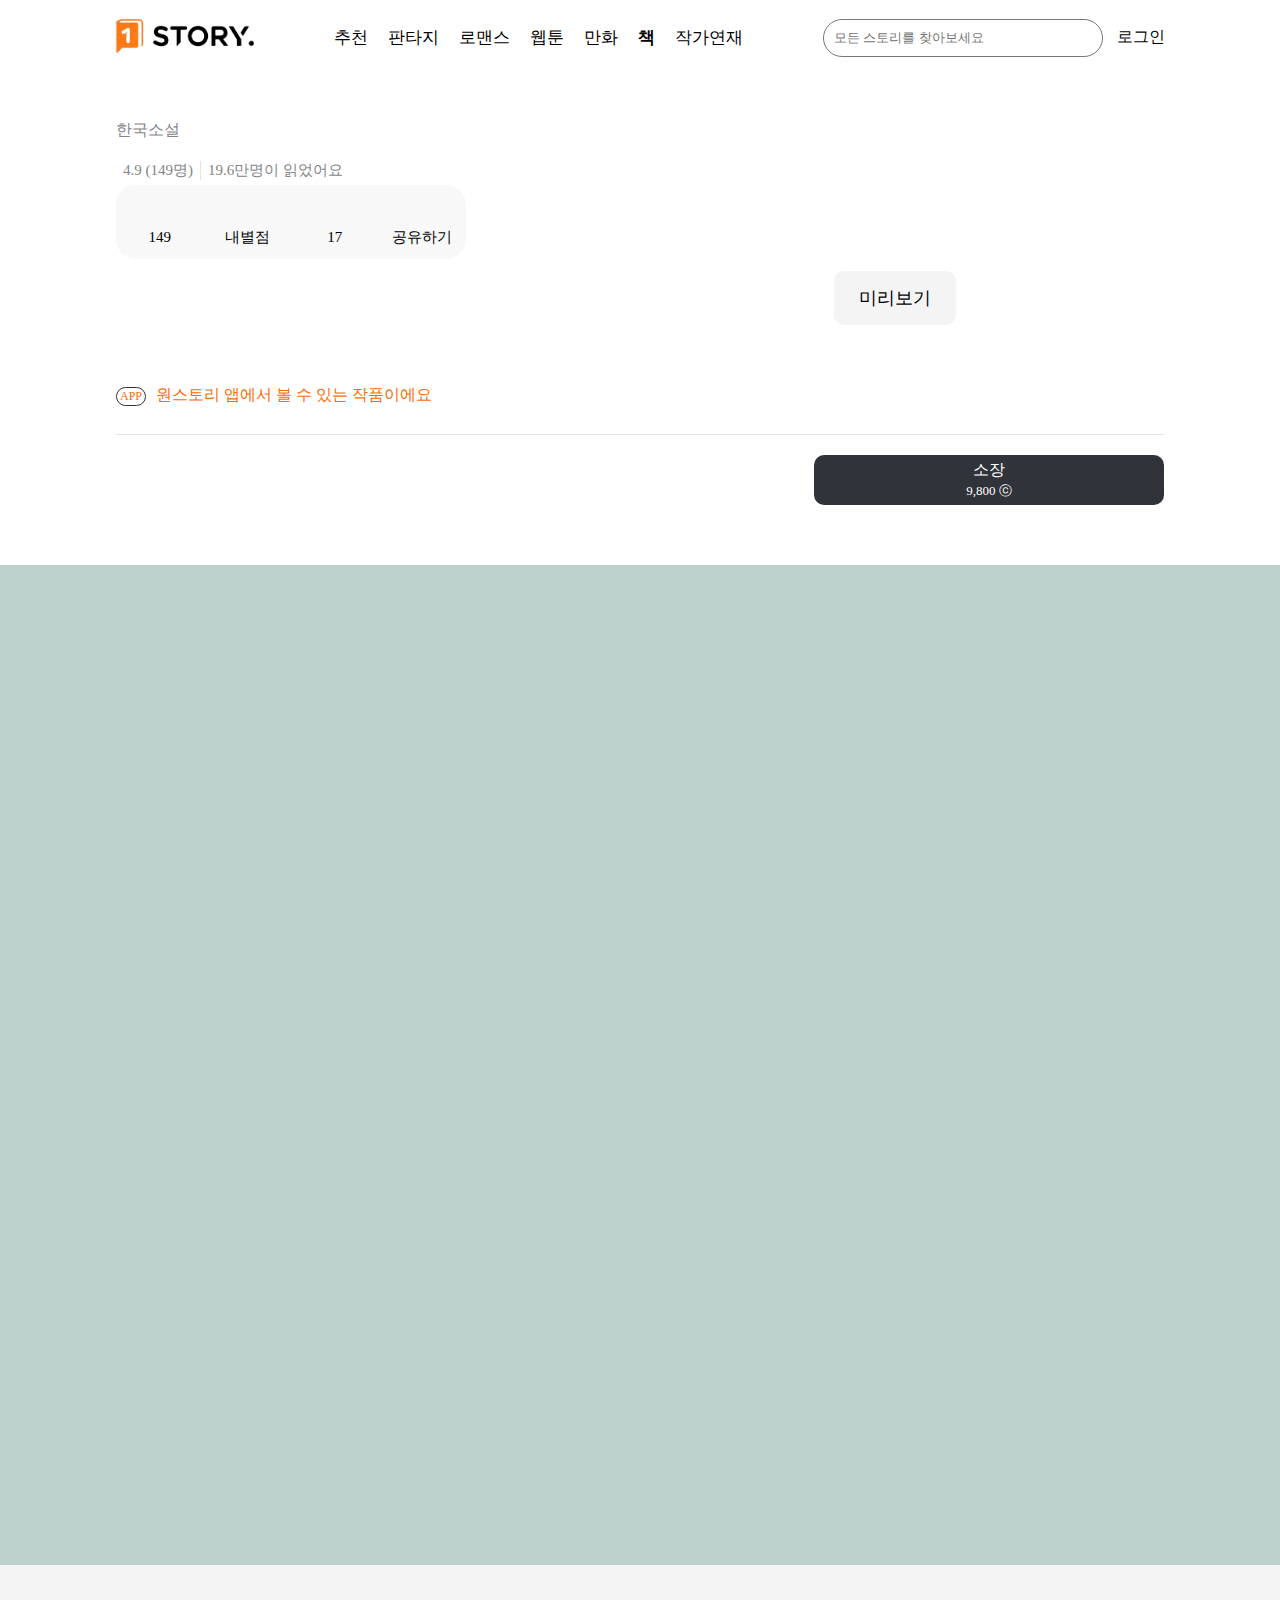
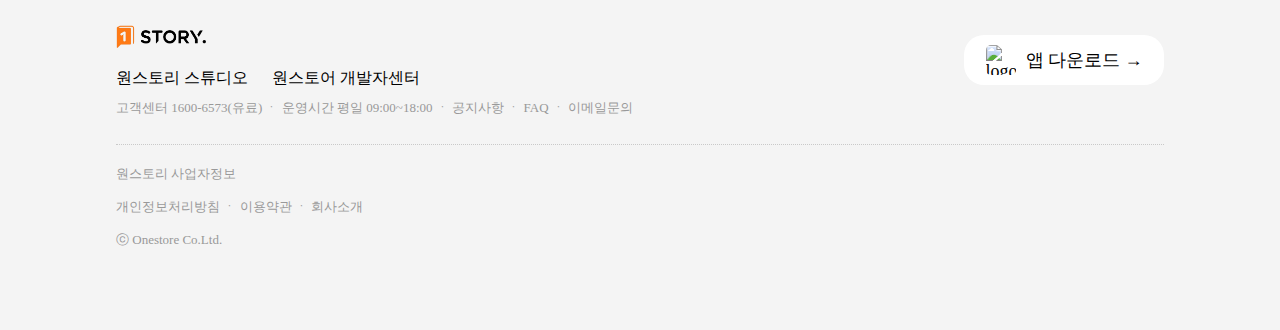
==== onestory_sub.html @ c757d7c1 "2022-01-29" ====
<!DOCTYPE html>
<html lang="en">

<head>
    <meta charset="UTF-8">
    <meta http-equiv="X-UA-Compatible" content="IE=edge">
    <meta name="viewport" content="width=device-width, initial-scale=1.0">
    <title>onestory_sub</title>

    <link rel="stylesheet" href="css/onestory_reset.css">
    <link rel="stylesheet" href="css/onestory_common.css">
    <link rel="stylesheet" href="css/onestory_sub.css">

    <script src="https://ajax.googleapis.com/ajax/libs/jquery/3.6.0/jquery.min.js"></script>
    <script src="https://kit.fontawesome.com/7eaaacde9b.js" crossorigin="anonymous"></script>

</head>

<body>
    <header>
        <div class="menu">
            <a href="index.html"><img src="img/logo.png" alt="logo"></a>
            <div class="nav">
                <ul>
                    <li><a href="onestory_sub.html">추천</a></li>
                    <li><a href="onestory_sub.html">판타지</a></li>
                    <li><a href="onestory_sub.html">로맨스</a></li>
                    <li><a href="onestory_sub.html">웹툰</a></li>
                    <li><a href="onestory_sub.html">만화</a></li>
                    <li><a href="onestory_sub.html">책</a></li>
                    <li><a href="onestory_sub.html">작가연재</a></li>
                </ul>
            </div>
            <div class="menu_rigth">
                <div class="menu_search">
                    <input type="text" placeholder="모든 스토리를 찾아보세요">
                    <a class="search" href="#"><i class="fas fa-search"></i></a>
                </div>
                <a href="#">로그인</a>
            </div>
        </div>
    </header>

    <section id="sec1">
        <div class="sec1_box_1">
            <!-- <img>위치 -->
            <div class="box1">
                    <div class="box1_text">
                        <p>한국소설</p>
                        <!-- <타이틀, 작가, 출판사 위치> -->
                    </div>
                    <div class="box1_star">
                        <p><i class="fas fa-star"></i>
                            <i class="fas fa-star"></i>
                            <i class="fas fa-star"></i>
                            <i class="fas fa-star"></i>
                            <i class="far fa-star"></i>
                            4.9 (149명)
                        </p>
                        <p><i class="fas fa-users"></i>
                            19.6만명이 읽었어요</p>
                    </div>
                    <div class="box1_button">
                        <p><i class="far fa-heart"></i><br>
                            149</p>
                        <p><i class="far fa-star"></i><br>
                            내별점</p>
                        <p><i class="far fa-comment-dots"></i><br>
                            17</p>
                        <p><i class="fas fa-share-alt"></i><br>
                            공유하기</p>
                    </div>
                    <button>미리보기</button>
                </div>
        </div>
        <p><button>APP</button>원스토리 앱에서 볼 수 있는 작품이에요</p>
        <div class="sec1_purchase">
            <p>소장<br><span>9,800 ⓒ</span></p>
        </div>
    </section>

    <section id="sec2">
    </section>


    <footer>
        <div class="footer_top">
            <img class="f_logo" src="img/logo.png" alt="logo">
            <a href="#">원스토리 스튜디오</a> <a href="#">원스토어 개발자센터</a>
            <p>고객센터 1600-6573(유료) ㆍ 운영시간 평일 09:00~18:00 ㆍ 공지사항 ㆍ FAQ ㆍ 이메일문의</p>
            <div class="button"><img
                    src="https://play-lh.googleusercontent.com/_wpxnQ1w05P6VUwD22sr_tEaXuukvGZ3UCySdamRKS1N8g-u44CnDkDVOPmPdiv9Fgs=s150-rw"
                    alt="logo">
                앱 다운로드 →
            </div>
        </div>
        <div class="footer_bottom">
            <p>원스토리 사업자정보</p>
            <p>개인정보처리방침 ㆍ 이용약관 ㆍ 회사소개</p>
            <p>ⓒ Onestore Co.Ltd.</p>
        </div>
    </footer>

    <script src="js/sub_ajax.js"></script>
</body>

</html>
---- css/onestory_common.css ----
@charset "UTF-8";
header {
    width:100%;
    height:75px;
}
footer {
    padding:60px 0;
    width:100%;
    height:365px;
    background-color: rgba(239,239,240,.7);
}
/* ------------------------------------------------------ */
.menu {
    display:flex;
    justify-content:space-between;
    align-items: center;
    margin:0 auto;
    width:1050px;
    height:75px;
}
.menu>a>img {
    height:35px;
    cursor:pointer;
}
.nav {
    display: inline-block;
}
.nav ul li{
    margin:0 10px;
    float:left;
    font-size:17px;
}
.nav ul li:nth-child(6){
    font-weight:bold;
}
.menu_search{
    position:relative;
    display: inline;
    margin-right:10px;
    width:280px;
}
.menu_search input {
    width:280px;
    padding:10px;
    border:1px solid #777;
    border-radius:40px;
}
.search {
    position:absolute;
    top:10%;
    right:15px;
    color:#000;
}
.search:hover {
    color:#999;
}
/* ---------------------------------------------- */
.footer_top {
    position: relative;
    margin:0 auto;
    width:1048px;
    height:120px;
    border-bottom:1px dotted rgba(153, 153, 153, 0.466);
}
.footer_top .f_logo {
    display:block;
    width:90px;
    margin-bottom:20px;
    cursor: pointer;
}
.footer_top a {
    margin-right:20px;
}
.footer_top p {
    margin-top:10px;
    cursor: pointer;
    font-size:13px;
    color:#999;
}
.footer_top .button {
    position: absolute;
    display:flex;
    justify-content: center;
    align-items:center;
    top:10px;
    right:0;
    width:200px;
    height:50px;
    border-radius:20px;
    background-color:white;
    font-size:18px;
    cursor: pointer;
    transition:all 2s;
}
.footer_top .button:hover {
    background-color:rgba(255, 157, 0, 0.527);
}
.footer_top .button img {
    margin-right:10px;
    width:30px;
    height:30px;
    border-radius:5px;
}
.footer_bottom {
    margin:20px auto;
    width:1048px;
    font-size:13px;
    color:#999;
}
.footer_bottom p {
    margin-bottom:15px;
}
---- css/onestory_sub.css ----
@charset "UTF-8";

#sec1 {
    width:100%;
    height:450px;
}
#sec2 {
    width:100%;
    height:1000px;
    background-color: rgb(189, 209, 205);
}
/* ------------------------------------------------------------ */

.sec1_box_1{
    display:flex;
    justify-content:space-between;
    margin:40px auto 0 ;
    width:1048px;
    height:240px;
    /* background-color: rgb(253, 249, 241); */
}
.sec1_box_1 img {
    border-radius:20px;
    height:220px;
}
.box1 {
    position:relative;
    display:flex;
    flex-direction: column;
    width:850px;
    height:100%;
}
.box1_text h3 {
    margin:5px 0 15px;
    font-size:20px;
}
.box1_text p {
    margin-top:5px;
    color:#838589;
}
.box1_star {
    display:flex;
    margin:20px 0 0;
}
.box1_star p {
    padding:0 7px;
    font-size:15px;
    color: #838589;
}
.box1_star p:nth-of-type(1) {
    border-right:1px solid rgb(228, 228, 228);
}
.box1_button {
    display:flex;
    margin-top:5px;
    width:350px;
    background-color:rgba(239, 239, 240, 0.411);
    border-radius:20px;
}
.box1_button p {
    width:87.5px;
    padding:7px;
    font-size:15px;
    text-align: center;
    line-height:30px;
    cursor: pointer;
}
.box1 button {
    position:absolute;
    bottom:30px;
    right:10px;
    padding:15px 25px;
    font-size:18px;
    border-radius:10px;
    border:none;
    background-color:rgba(239,239,240,.7);
    transition:all 2s;
}
.box1 button:hover {
    background-color:rgba(255, 157, 0, 0.527);
}
#sec1>p:nth-of-type(1) {
    margin:30px auto 0;
    width:1048px;
    height:50px;
    border-bottom:1px solid rgb(228, 228, 228);
    color:#fc6b05;
}
#sec1>p button {
    margin-right:10px;
    padding:1px 3px;
    border:1px solid #333333;
    border-radius:20px;
    font-size:12px;
    color:#fc6b05;
    background-color:#fff;
}
.sec1_purchase{
    margin:0 auto;
    width:1048px;
    height:100px;
    padding:20px 0;
}
.sec1_purchase p{
    display:inline-block;
    padding:5px 0;
    float:right;
    width:350px;
    height:50px;
    background-color:#30333a;
    border-radius:10px;
    color:#fff;
    text-align:center;
    transition:all 1s;
    cursor: pointer;
}
.sec1_purchase p span {
    font-size:13px;
}
.sec1_purchase p:hover {
    background-color:#fff;
    background-color:#fc6b05;
}
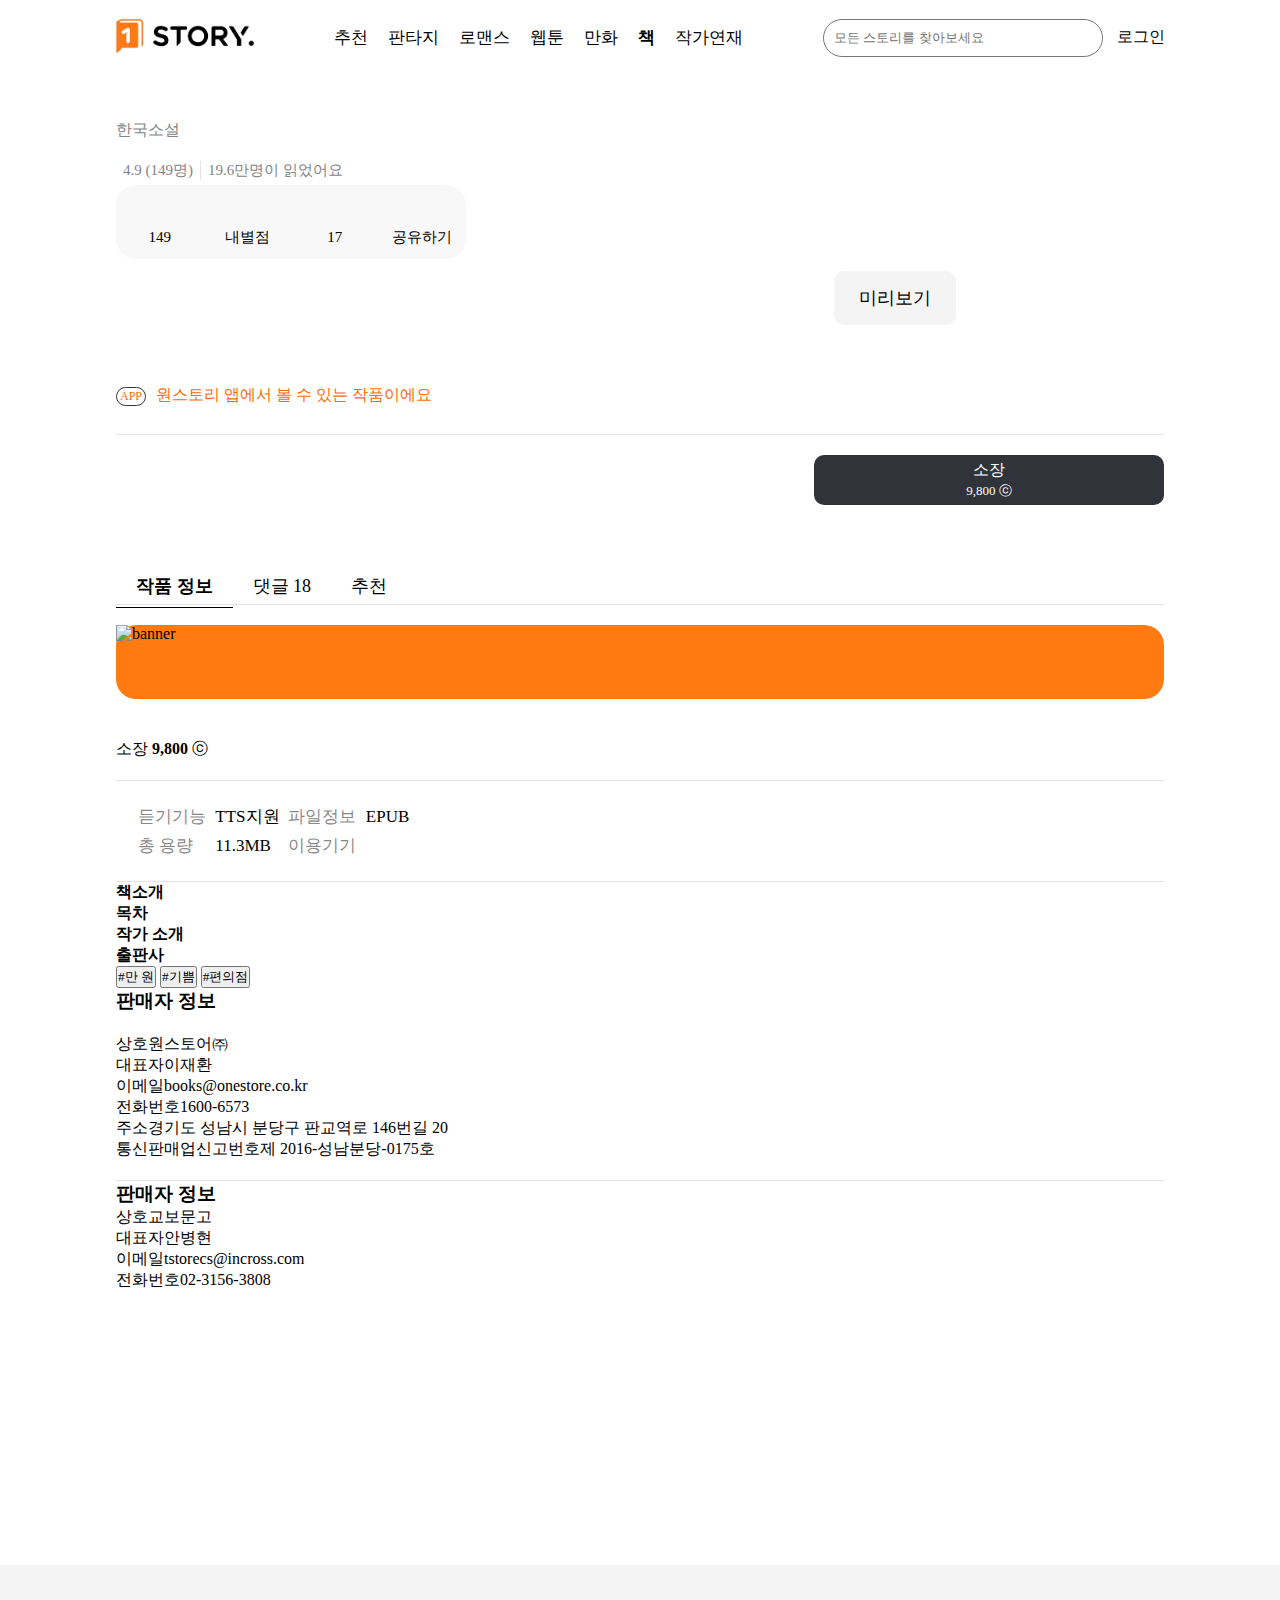
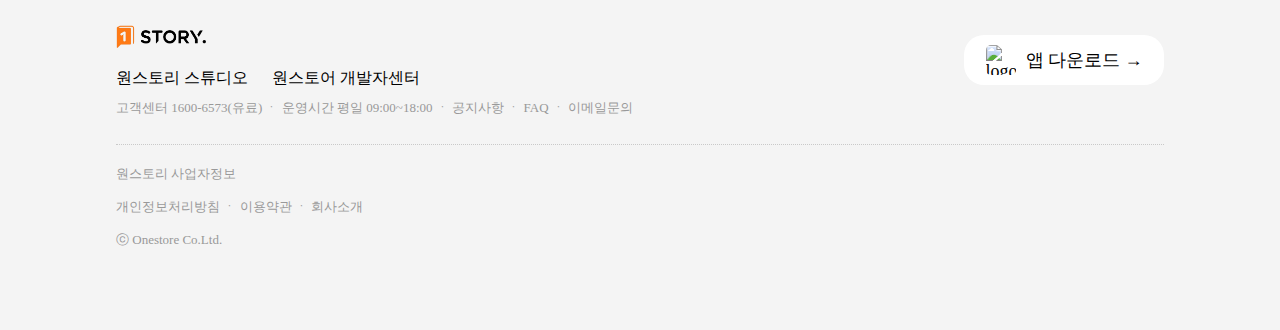
==== commit 79dba9c0: "2022-02-03" ====
--- a/onestory_sub.html
+++ b/onestory_sub.html
@@ -80,6 +80,69 @@
     </section>
 
     <section id="sec2">
+        <nav>
+            <ul>
+                <li class="active">작품 정보</li>
+                <li>댓글 18</li>
+                <li>추천</li>
+            </ul>
+        </nav>
+        <div class="info">
+            <div class="banner1">
+                <img src="https://img-books.onestore.co.kr/thumbnails/img_sac/0_0_A10_40/data/img/banner/BNR000000006/S01/0000000005_20211130155009419.png"
+                alt="banner">
+            </div>
+            <p>소장 <span>9,800</span> ⓒ</p>
+            <div class="info">
+                <table>
+                    <tr>
+                        <td class="text_1">듣기기능</td>
+                        <td>TTS지원</td>
+                        <td class="text_1">파일정보</td>
+                        <td>EPUB</td>
+                    </tr>
+                    <tr>
+                        <td class="text_1">총 용량</td>
+                        <td>11.3MB</td>
+                        <td class="text_1">이용기기</td>
+                        <td><i class="fab fa-android"></i> <i class="fab fa-apple"></i></td>
+                    </tr>                    
+                </table>
+                <div class="info_box1">
+                    <h4>책소개</h4>
+                </div>
+                <div class="info_box2">
+                    <h4>목차</h4>
+                </div>
+                <div class="info_box3">
+                    <h4>작가 소개</h4>
+                </div>
+                <div class="info_box4">
+                    <h4>출판사</h4>
+                </div>
+                <div class="info_btn">
+                    <button>#만 원</button>
+                    <button>#기쁨</button>
+                    <button>#편의점</button>
+                </div>
+                <div class="info_box5">
+                    <h3>판매자 정보</h3>
+                    <p>상호원스토어㈜<br>
+                        대표자이재환<br>
+                        이메일books@onestore.co.kr<br>
+                        전화번호1600-6573<br>
+                        주소경기도 성남시 분당구 판교역로 146번길 20<br>
+                        통신판매업신고번호제 2016-성남분당-0175호</p>
+                    <h3>판매자 정보</h3>
+                    <p>상호교보문고<br>
+                        대표자안병현<br>
+                        이메일tstorecs@incross.com<br>
+                        전화번호02-3156-3808</p>
+                </div>
+            </div>
+
+
+        </div>
     </section>
 
 
@@ -101,7 +164,8 @@
         </div>
     </footer>
 
-    <script src="js/sub_ajax.js"></script>
+    <script src="js/sub_ajax.js">
+    </script>
 </body>
 
 </html>--- a/css/onestory_sub.css
+++ b/css/onestory_sub.css
@@ -7,7 +7,6 @@
 #sec2 {
     width:100%;
     height:1000px;
-    background-color: rgb(189, 209, 205);
 }
 /* ------------------------------------------------------------ */
 
@@ -32,7 +31,7 @@
 }
 .box1_text h3 {
     margin:5px 0 15px;
-    font-size:20px;
+    font-size:25px;
 }
 .box1_text p {
     margin-top:5px;
@@ -121,3 +120,58 @@
     background-color:#fff;
     background-color:#fc6b05;
 }
+/* ------------------------------------------------------------ */
+#sec2 nav {
+    margin:0 auto;
+    width:1048px;
+    height:40px;
+    border-bottom:1px solid rgb(228, 228, 228);
+}
+#sec2 nav ul li {
+    padding:9px 20px;
+    float:left;
+    font-size:18px;
+    cursor: pointer;
+}
+.active {
+    font-weight:bold;
+    color:#000;
+    border-bottom:1px solid rgb(0, 0, 0);
+}
+.info {
+    margin:0 auto;
+    width:1048px;
+}
+.info .banner1 {
+    margin:20px 0;
+    width:100%;
+    height:74px;
+    background-color:rgb(255, 123, 17);
+    border-radius:20px;
+}
+.info .banner1 img{
+    display:block;
+    margin:0 auto;
+    height:80px;
+}
+.info p:nth-of-type(1) {
+    padding:20px 0;
+    width:100%;
+    border-bottom:1px solid rgb(228, 228, 228);
+}
+.info p:nth-of-type(1) span{
+    font-weight: bold;
+}
+.info table {
+    padding:20px;
+    width:320px;
+    height:100px;
+    font-size:17px;
+}
+.info .text_1 {
+    color:#888;
+}
+.info_box1 {
+    border-top:1px solid rgb(228, 228, 228);
+
+}
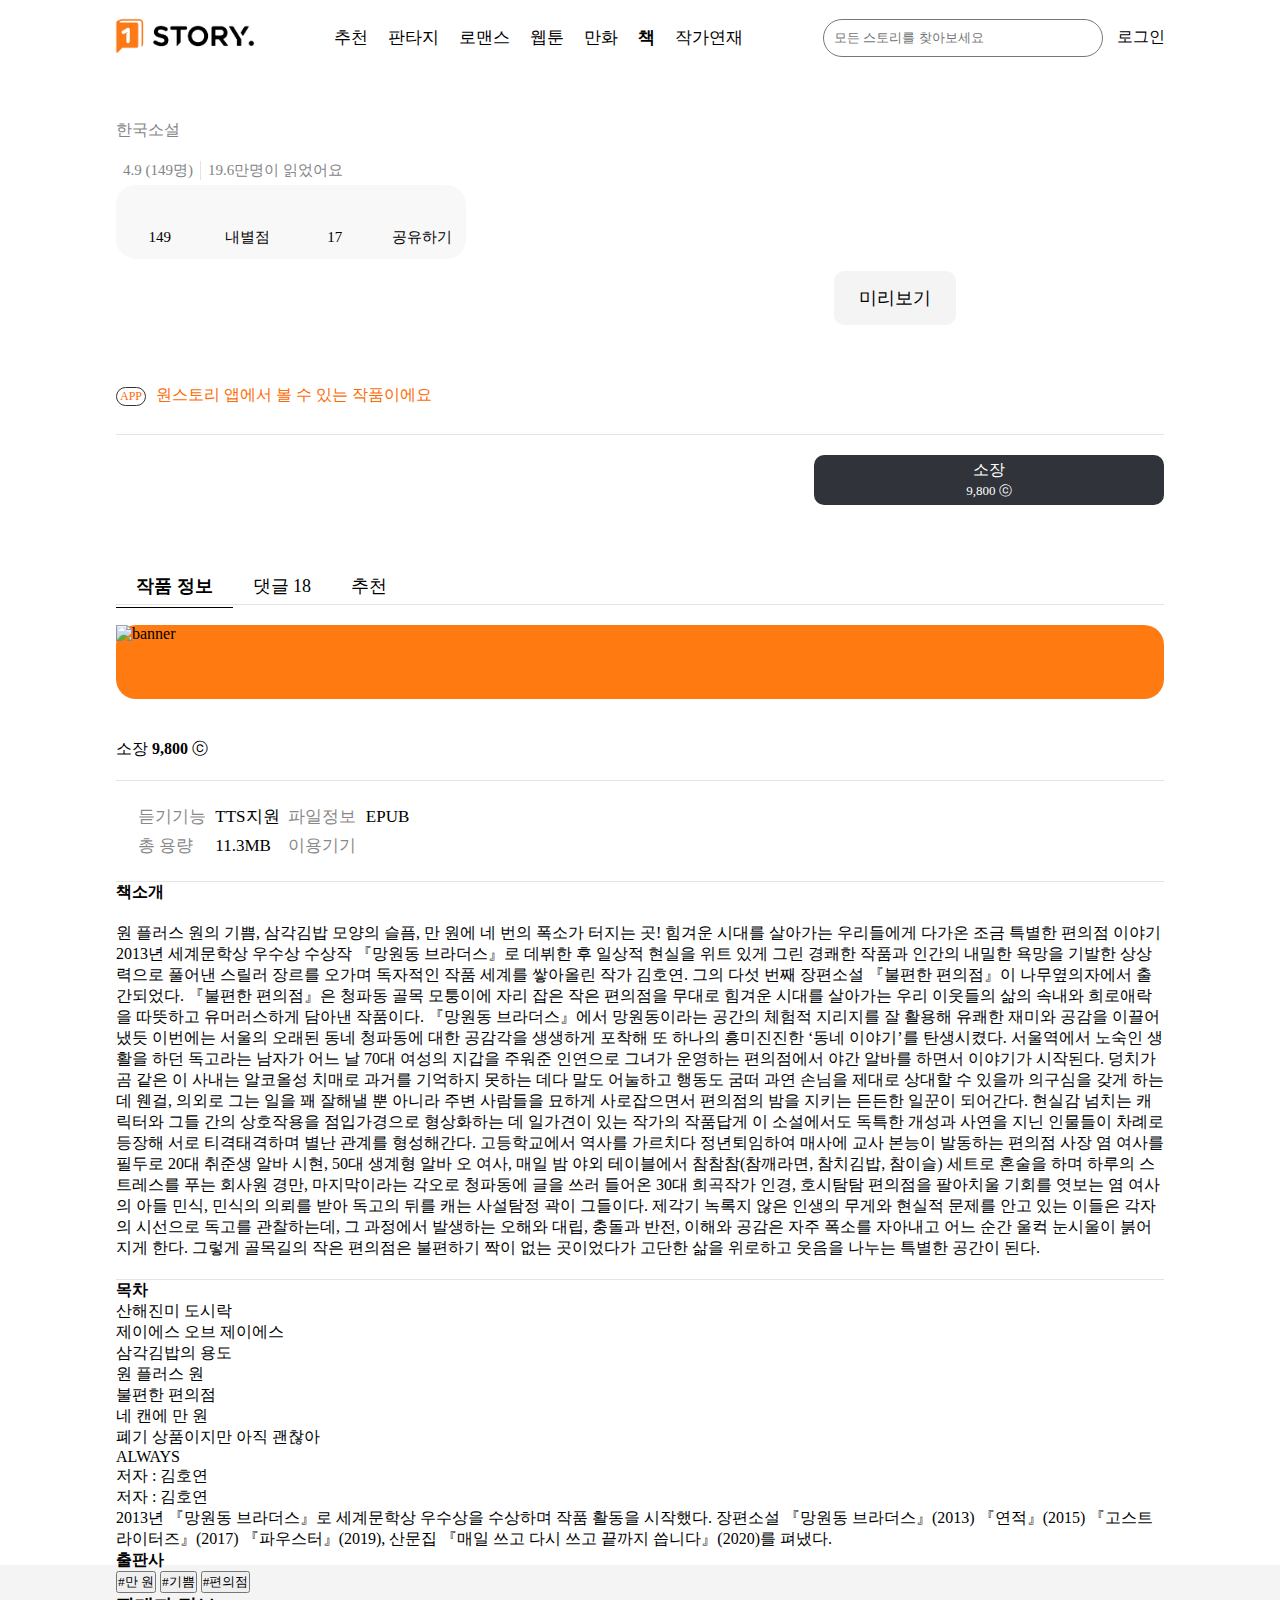
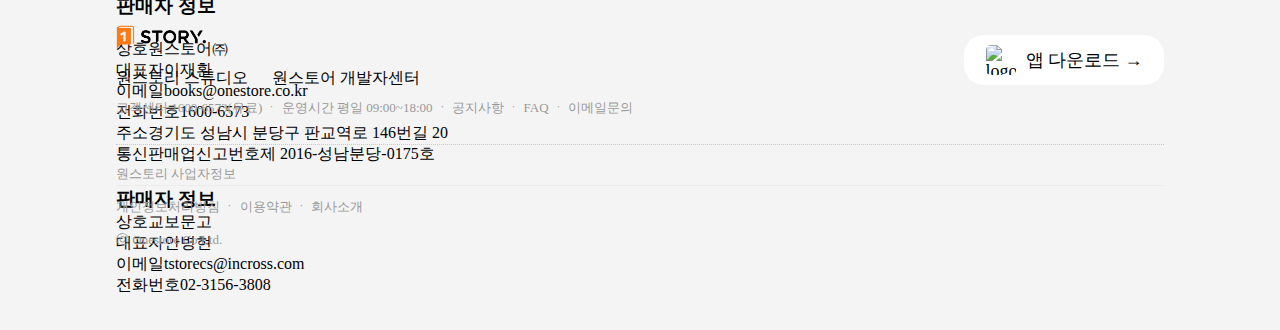
==== commit b38972ab: "2022-02-03" ====
--- a/onestory_sub.html
+++ b/onestory_sub.html
@@ -109,15 +109,9 @@
                     </tr>                    
                 </table>
                 <div class="info_box1">
-                    <h4>책소개</h4>
+                    
                 </div>
                 <div class="info_box2">
-                    <h4>목차</h4>
-                </div>
-                <div class="info_box3">
-                    <h4>작가 소개</h4>
-                </div>
-                <div class="info_box4">
                     <h4>출판사</h4>
                 </div>
                 <div class="info_btn">
@@ -125,7 +119,7 @@
                     <button>#기쁨</button>
                     <button>#편의점</button>
                 </div>
-                <div class="info_box5">
+                <div class="info_box3">
                     <h3>판매자 정보</h3>
                     <p>상호원스토어㈜<br>
                         대표자이재환<br>
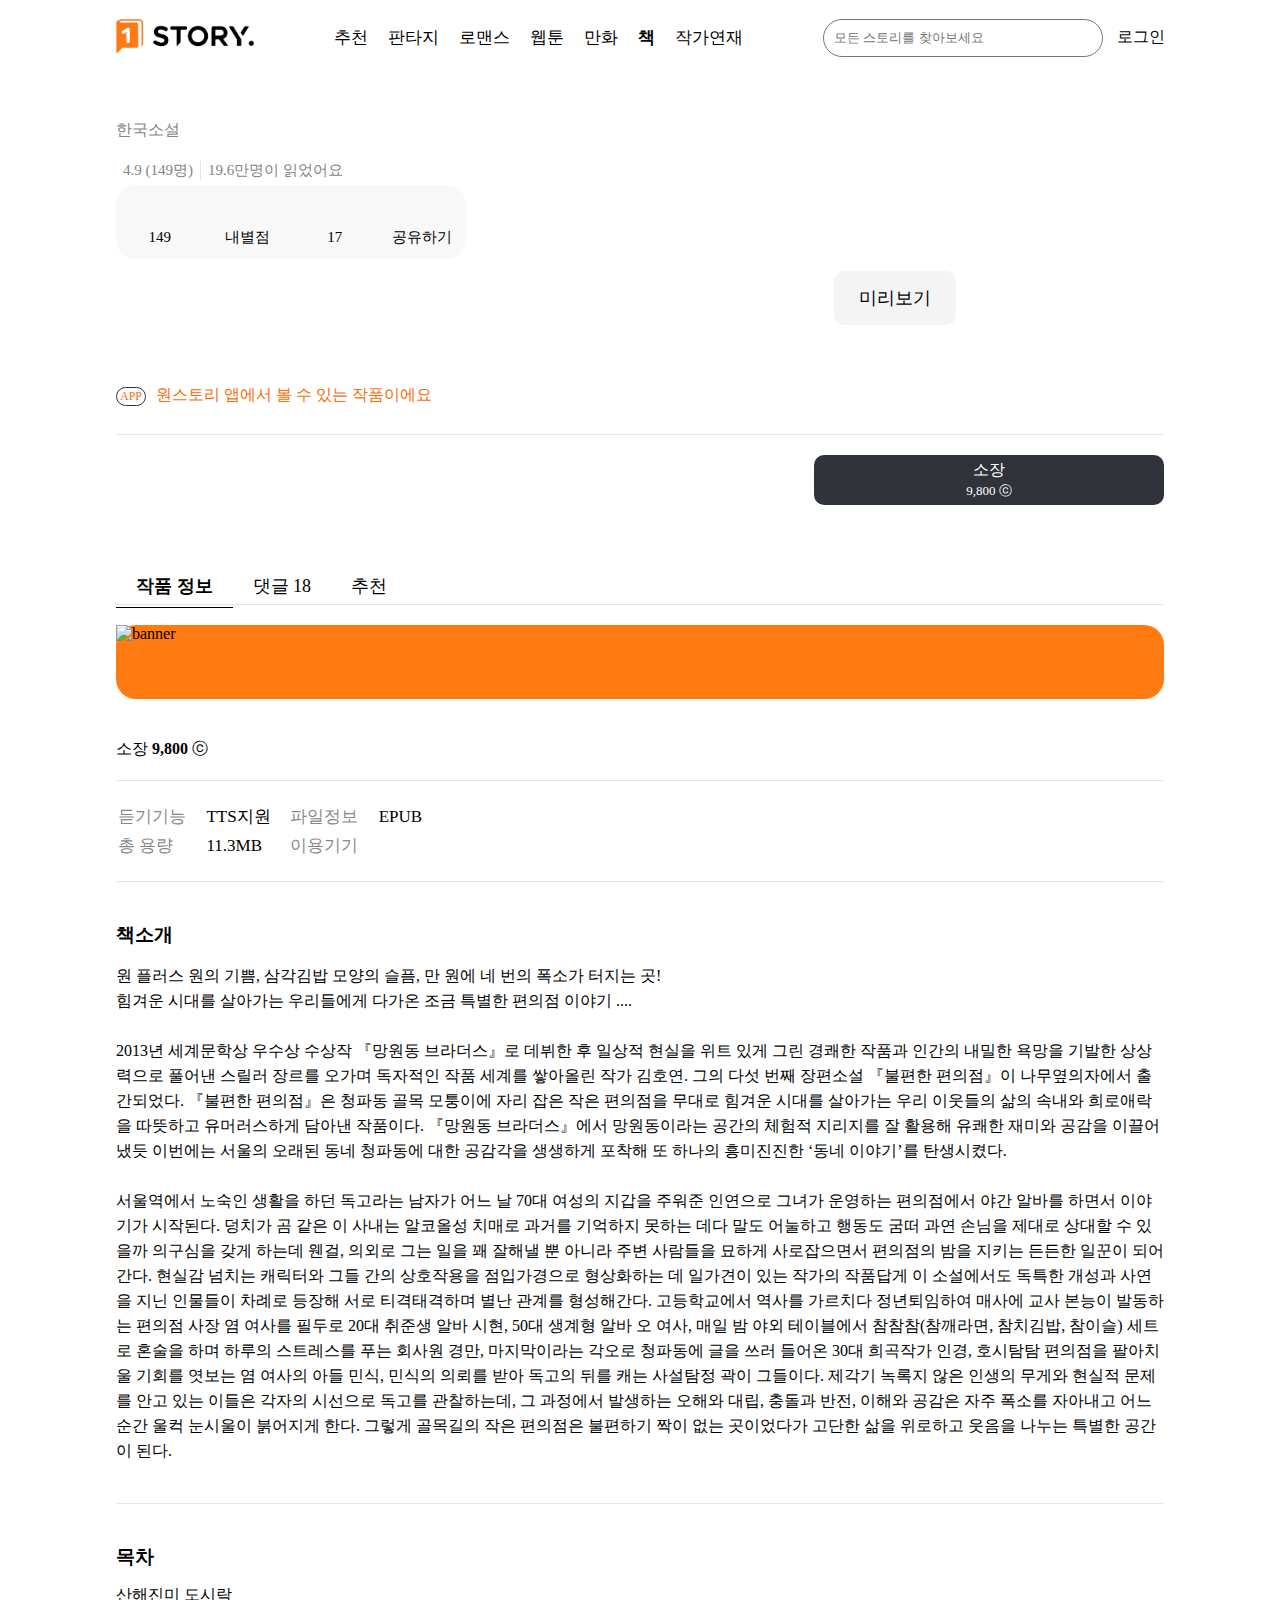
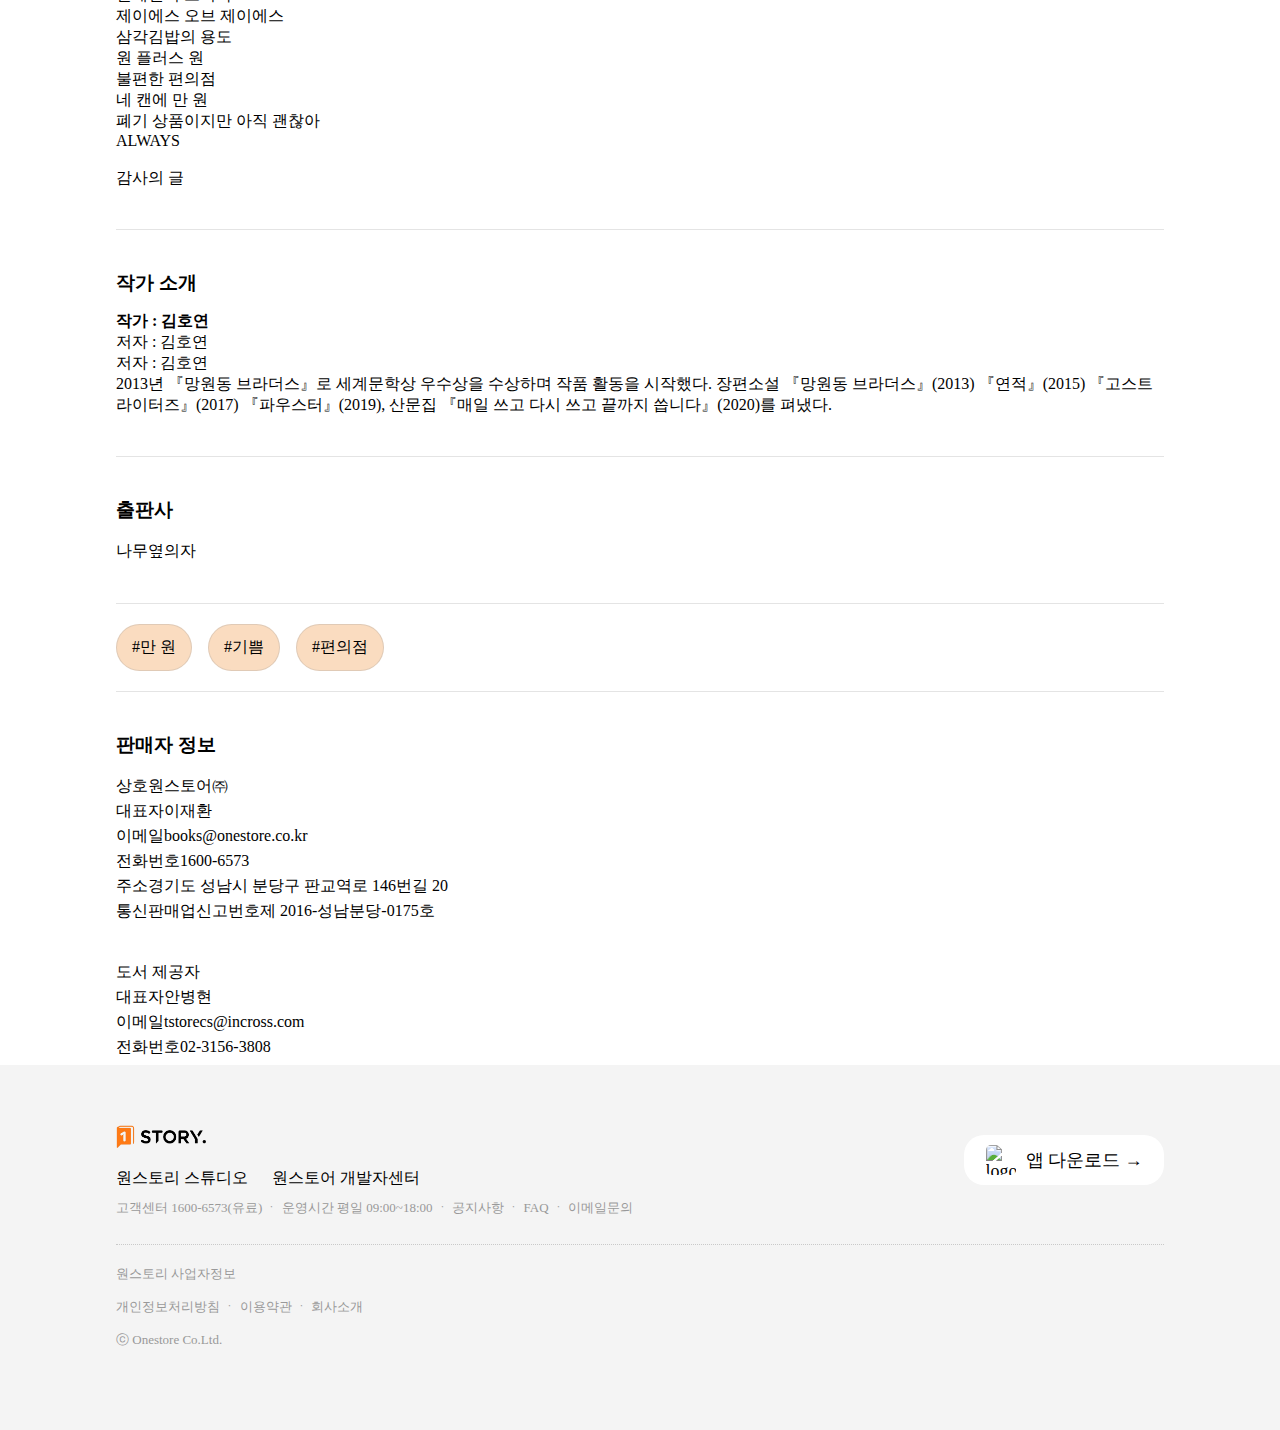
==== commit 330ae8ec: "2022-02-03" ====
--- a/onestory_sub.html
+++ b/onestory_sub.html
@@ -87,12 +87,12 @@
                 <li>추천</li>
             </ul>
         </nav>
-        <div class="info">
+        <div class="sec2_box">
             <div class="banner1">
                 <img src="https://img-books.onestore.co.kr/thumbnails/img_sac/0_0_A10_40/data/img/banner/BNR000000006/S01/0000000005_20211130155009419.png"
                 alt="banner">
             </div>
-            <p>소장 <span>9,800</span> ⓒ</p>
+            <p class="purchase">소장 <span>9,800</span> ⓒ</p>
             <div class="info">
                 <table>
                     <tr>
@@ -109,26 +109,29 @@
                     </tr>                    
                 </table>
                 <div class="info_box1">
-                    
                 </div>
                 <div class="info_box2">
-                    <h4>출판사</h4>
+                </div>
+                <div class="info_box3">
+                </div>
+                <div class="info_box4">
+                    <h3>출판사</h3>
+                    <p>나무옆의자</p>
                 </div>
                 <div class="info_btn">
                     <button>#만 원</button>
                     <button>#기쁨</button>
                     <button>#편의점</button>
                 </div>
-                <div class="info_box3">
+                <div class="info_box5">
                     <h3>판매자 정보</h3>
                     <p>상호원스토어㈜<br>
                         대표자이재환<br>
                         이메일books@onestore.co.kr<br>
                         전화번호1600-6573<br>
                         주소경기도 성남시 분당구 판교역로 146번길 20<br>
-                        통신판매업신고번호제 2016-성남분당-0175호</p>
-                    <h3>판매자 정보</h3>
-                    <p>상호교보문고<br>
+                        통신판매업신고번호제 2016-성남분당-0175호</p><br><br>
+                    <p><span>도서 제공자</span><br>
                         대표자안병현<br>
                         이메일tstorecs@incross.com<br>
                         전화번호02-3156-3808</p>
--- a/css/onestory_sub.css
+++ b/css/onestory_sub.css
@@ -6,7 +6,7 @@
 }
 #sec2 {
     width:100%;
-    height:1000px;
+    height:2100px;
 }
 /* ------------------------------------------------------------ */
 
@@ -101,7 +101,6 @@
     padding:20px 0;
 }
 .sec1_purchase p{
-    display:inline-block;
     padding:5px 0;
     float:right;
     width:350px;
@@ -138,32 +137,34 @@
     color:#000;
     border-bottom:1px solid rgb(0, 0, 0);
 }
-.info {
-    margin:0 auto;
-    width:1048px;
-}
-.info .banner1 {
+.sec2_box {
+    margin:0 auto;
+    width:1048px;
+}
+.sec2_box .banner1 {
     margin:20px 0;
     width:100%;
     height:74px;
     background-color:rgb(255, 123, 17);
     border-radius:20px;
 }
-.info .banner1 img{
+.sec2_box .banner1 img{
     display:block;
     margin:0 auto;
     height:80px;
 }
-.info p:nth-of-type(1) {
-    padding:20px 0;
-    width:100%;
-    border-bottom:1px solid rgb(228, 228, 228);
-}
-.info p:nth-of-type(1) span{
+.purchase {
+    padding:20px 0;
+    width:100%;
+}
+.sec2_box p:nth-of-type(1) span{
     font-weight: bold;
 }
+.info{
+    border-top:1px solid rgb(228, 228, 228);
+}
 .info table {
-    padding:20px;
+    padding:20px 0;
     width:320px;
     height:100px;
     font-size:17px;
@@ -171,7 +172,31 @@
 .info .text_1 {
     color:#888;
 }
-.info_box1 {
+div[class*="info_box"] {
+    padding:40px 0;
     border-top:1px solid rgb(228, 228, 228);
+}
+div[class*="info_box"]>h3{
+    margin-bottom:15px;
+}
+div[class*="info_box"]>p{
+    line-height:25px;
+}
+.info_btn {
+    padding:20px 0;
+    border-top:1px solid rgb(228, 228, 228);
+}
+.info_btn button {
+    margin-right:12px;
+    padding:12px 15px;
+    background-color:rgb(250, 220, 192);
+    border:1px solid rgba(153, 153, 153, 0.267);
+    border-radius:25px;
+    font-size:16px;
+    transition:all 1s;
+}
+.info_btn button:hover {
+    background-color:#fff;
+    box-shadow: 0 2px 4px 0 rgb(0 0 0 / 5%);
 
-}
+}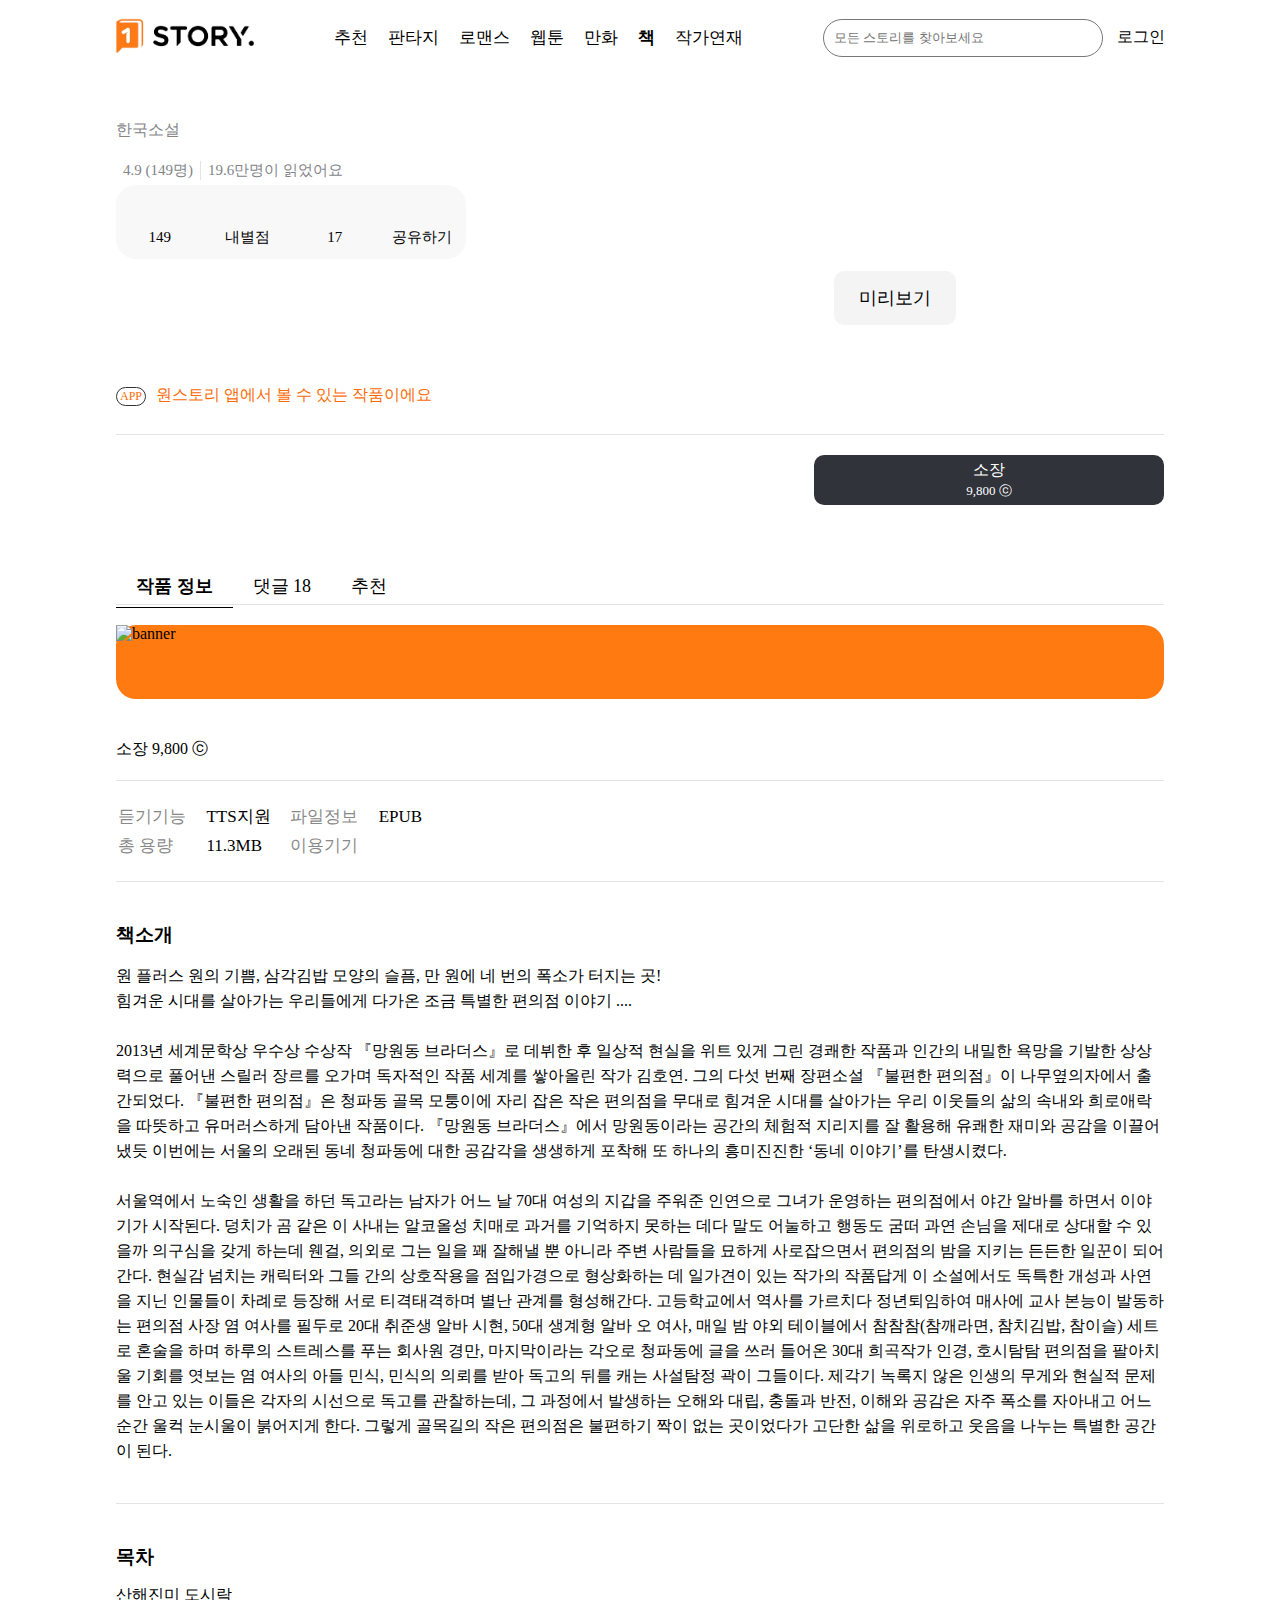
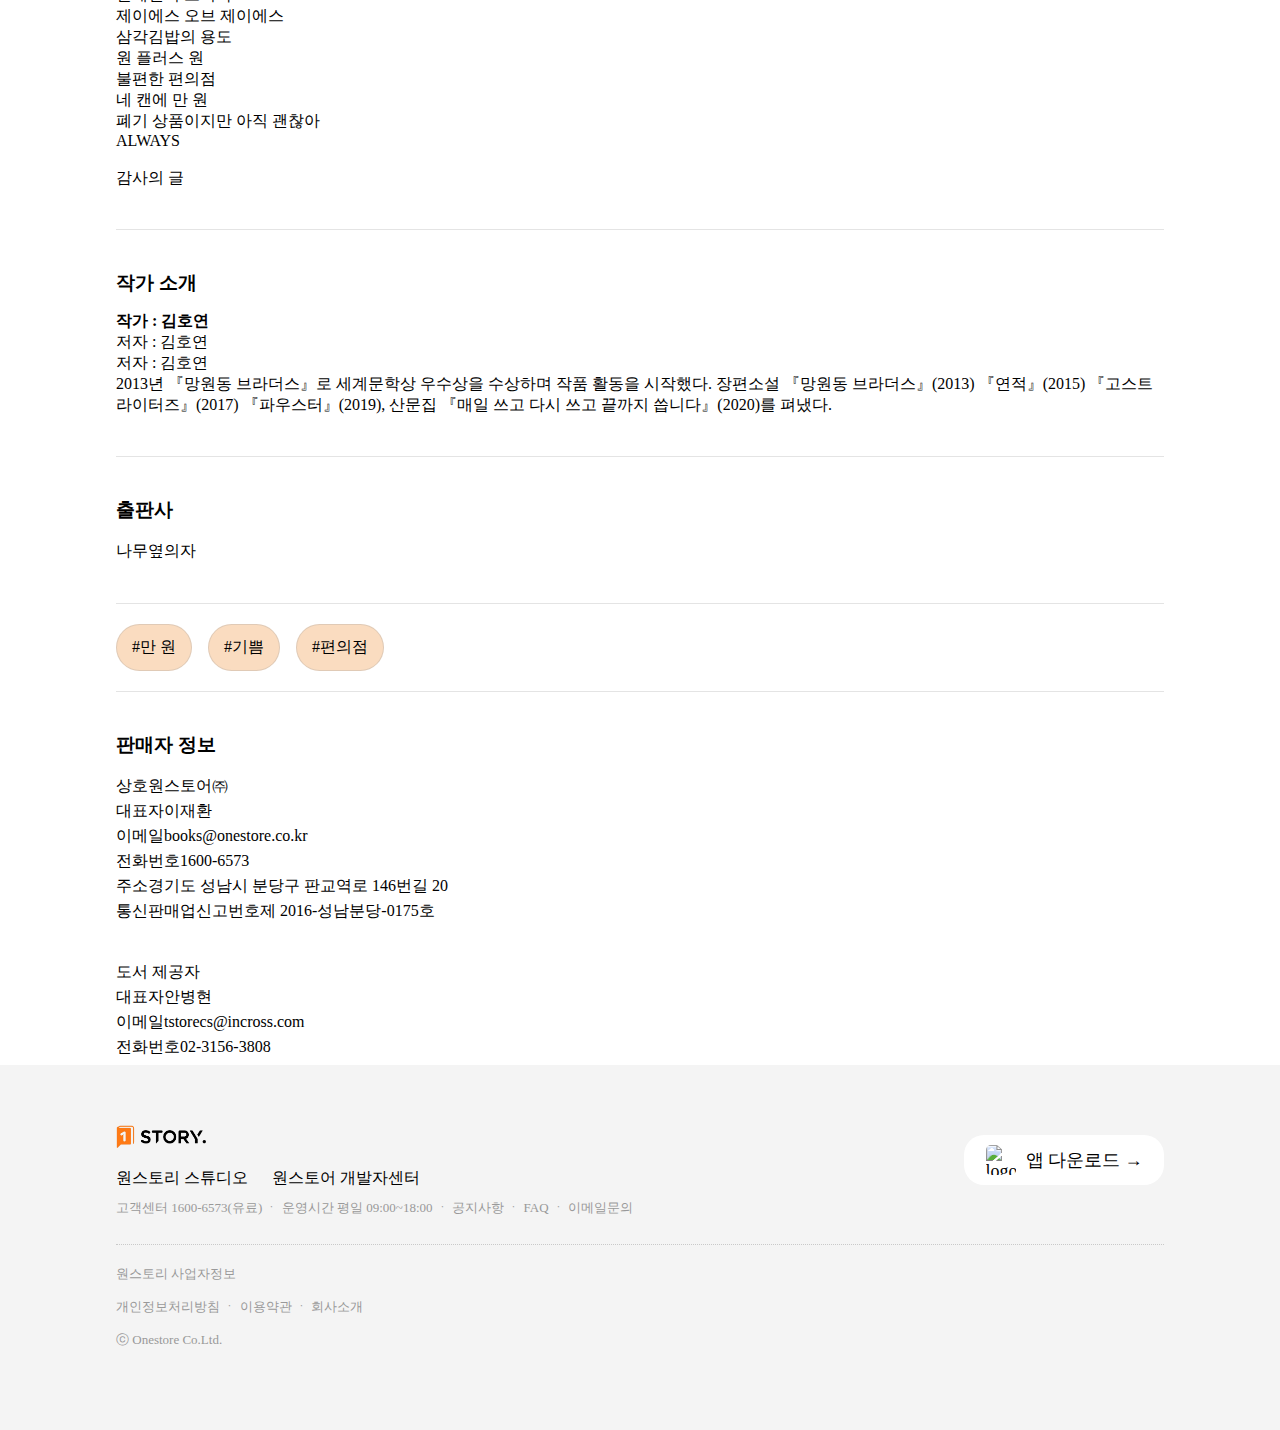
==== commit bdbd424e: "2022-02-04" ====
--- a/onestory_sub.html
+++ b/onestory_sub.html
@@ -45,33 +45,33 @@
         <div class="sec1_box_1">
             <!-- <img>위치 -->
             <div class="box1">
-                    <div class="box1_text">
-                        <p>한국소설</p>
-                        <!-- <타이틀, 작가, 출판사 위치> -->
-                    </div>
-                    <div class="box1_star">
-                        <p><i class="fas fa-star"></i>
-                            <i class="fas fa-star"></i>
-                            <i class="fas fa-star"></i>
-                            <i class="fas fa-star"></i>
-                            <i class="far fa-star"></i>
-                            4.9 (149명)
-                        </p>
-                        <p><i class="fas fa-users"></i>
-                            19.6만명이 읽었어요</p>
-                    </div>
-                    <div class="box1_button">
-                        <p><i class="far fa-heart"></i><br>
-                            149</p>
-                        <p><i class="far fa-star"></i><br>
-                            내별점</p>
-                        <p><i class="far fa-comment-dots"></i><br>
-                            17</p>
-                        <p><i class="fas fa-share-alt"></i><br>
-                            공유하기</p>
-                    </div>
-                    <button>미리보기</button>
-                </div>
+                <div class="box1_text">
+                    <p>한국소설</p>
+                    <!-- <타이틀, 작가, 출판사 위치> -->
+                </div>
+                <div class="box1_star">
+                    <p><i class="fas fa-star"></i>
+                        <i class="fas fa-star"></i>
+                        <i class="fas fa-star"></i>
+                        <i class="fas fa-star"></i>
+                        <i class="far fa-star"></i>
+                        4.9 (149명)
+                    </p>
+                    <p><i class="fas fa-users"></i>
+                        19.6만명이 읽었어요</p>
+                </div>
+                <div class="box1_button">
+                    <p><i class="far fa-heart"></i><br>
+                        149</p>
+                    <p><i class="far fa-star"></i><br>
+                        내별점</p>
+                    <p><i class="far fa-comment-dots"></i><br>
+                        17</p>
+                    <p><i class="fas fa-share-alt"></i><br>
+                        공유하기</p>
+                </div>
+                <button>미리보기</button>
+            </div>
         </div>
         <p><button>APP</button>원스토리 앱에서 볼 수 있는 작품이에요</p>
         <div class="sec1_purchase">
@@ -80,17 +80,17 @@
     </section>
 
     <section id="sec2">
-        <nav>
-            <ul>
+        <nav class="sec2_nav">
+            <ul class="sec2_nav_ul">
                 <li class="active">작품 정보</li>
                 <li>댓글 18</li>
                 <li>추천</li>
             </ul>
         </nav>
-        <div class="sec2_box">
+        <div class="sec2_box_1">
             <div class="banner1">
                 <img src="https://img-books.onestore.co.kr/thumbnails/img_sac/0_0_A10_40/data/img/banner/BNR000000006/S01/0000000005_20211130155009419.png"
-                alt="banner">
+                    alt="banner">
             </div>
             <p class="purchase">소장 <span>9,800</span> ⓒ</p>
             <div class="info">
@@ -106,7 +106,7 @@
                         <td>11.3MB</td>
                         <td class="text_1">이용기기</td>
                         <td><i class="fab fa-android"></i> <i class="fab fa-apple"></i></td>
-                    </tr>                    
+                    </tr>
                 </table>
                 <div class="info_box1">
                 </div>
@@ -137,9 +137,172 @@
                         전화번호02-3156-3808</p>
                 </div>
             </div>
-
-
-        </div>
+        </div>
+
+        <div class="sec2_box_2">
+            <div class="comment_input">
+                <input type="text" placeholder="댓글을 입력해주세요.">
+                <a class="comment_a" href="#">등록</a>
+            </div>
+            <nav>
+                <ul>
+                    <li><a href="#">최신순</a></li>
+                    <li><a href="#">추천순</a></li>
+                    <li><a href="#">내댓글</a></li>
+                    </ul>
+            </nav>
+            <div class="comment_box">
+                <p><span>구매자</span>동그랸자몽</p>
+                <p><span class="like">추천</span>읽기 고민한다면 읽어보시라 권하고 싶네요<br>
+                오랜만에 재밌게 읽은 따뜻한 이야기였습니다.</p>
+                <div class="comment_bottom">
+                    <p>2021.11.14 | 신고</p>
+                    <div class="comment_bt">
+                        <button>답글 0</button>
+                        <button><i class="far fa-thumbs-up"></i> 2</button>
+                    </div>
+                </div>
+            </div>
+            <div class="comment_box">
+                <p><span>구매자</span>초코쿠키2</p>
+                <p>진짜 저도 오늘 열자마자 다 읽었습니다. 감동적이었습니다.</p>
+                <div class="comment_bottom">
+                    <p>2022.02.01 | 신고</p>
+                    <div class="comment_bt">
+                        <button>답글 0</button>
+                        <button><i class="far fa-thumbs-up"></i> 0</button>
+                    </div>
+                </div>
+            </div>
+            <div class="comment_box">
+                <p><span>구매자</span>enan00**</p>
+                <p>힐링 ㅜㅜ</p>
+                <div class="comment_bottom">
+                    <p>2022.01.26 | 신고</p>
+                    <div class="comment_bt">
+                        <button>답글 0</button>
+                        <button><i class="far fa-thumbs-up"></i> 0</button>
+                    </div>
+                </div>
+            </div>
+            <div class="comment_box">
+                <p><span>구매자</span>재미나게</p>
+                <p>편의점은 불편을 해결하는곳임을 다시금 일께워주네요</p>
+                <div class="comment_bottom">
+                    <p>2022.01.12 | 신고</p>
+                    <div class="comment_bt">
+                        <button>답글 0</button>
+                        <button><i class="far fa-thumbs-up"></i> 0</button>
+                    </div>
+                </div>
+            </div>
+            <div class="comment_box">
+                <p><span>구매자</span>010-****-2684</p>
+                <p>1년에 책한권도 거의안읽는데<br>
+                    우연찮게 만원쿠폰이생겨 이책을 폰으로읽게되었고<br>
+                    첨으로 전자책으로 다읽는 책이 되었습니다.<br>
+                    쉽게 재밌게 읽었고 감돔했고 좋았습니다.<br>
+                    감사합니다.</p>
+                <div class="comment_bottom">
+                    <p>2022.01.02 | 신고</p>
+                    <div class="comment_bt">
+                        <button>답글 0</button>
+                        <button><i class="far fa-thumbs-up"></i> 0</button>
+                    </div>
+                </div>
+            </div>
+            <div class="comment_box">
+                <p><span>구매자</span>집나간신데렐라</p>
+                <p>재밌어요<br>
+                    하루만에 다 읽은 책은 엄청 오랜만이에요<br>
+                    여러인물들의  눈높이로   보니  그 입장이 이해가 되면서<br> 
+                    더 몰입하게 되는것 같아요</p>
+                <div class="comment_bottom">
+                    <p>2021.12.26 | 신고</p>
+                    <div class="comment_bt">
+                        <button>답글 0</button>
+                        <button><i class="far fa-thumbs-up"></i> 1</button>
+                    </div>
+                </div>
+            </div>
+            <div class="comment_box">
+                <p><span>구매자</span>웹툰광</p>
+                <p>미리보기가 길어 좋네요. 읽어보고 마음에 들어 바로 구매하였습니다. 여기가 진정 불편한 편의점이 맞나요? ㅎㅎㅎ 표지도 잘 어울려서 소장해도 좋을 듯.. e북이라 아쉽 ㅠ.ㅠ</p>
+                <div class="comment_bottom">
+                    <p>2021.08.03 | 신고</p>
+                    <div class="comment_bt">
+                        <button>답글 0</button>
+                        <button><i class="far fa-thumbs-up"></i> 1</button>
+                    </div>
+                </div>
+            </div>
+            <div class="comment_box">
+                <p><span>구매자</span>래인</p>
+                <p>사람들 살아가는 소소하고 따뜻한 이야기에<br>
+                    등장인물들 하나하나가 눈에 그려지는 좋은 작품입니다.<br>
+                    편의점이라는 장소덕에 친숙하고 쉽게 읽혀서 좋았는데<br>
+                    결말은 조금 아쉬워요.<br>
+                    독고의 이야기가 급히 마무리된 느낌이라..<br>
+                    가볍게 읽기에 좋습니다.</p>
+                <div class="comment_bottom">
+                    <p>2021.08.03 | 신고</p>
+                    <div class="comment_bt">
+                        <button>답글 0</button>
+                        <button><i class="far fa-thumbs-up"></i> 0</button>
+                    </div>
+                </div>
+            </div>
+            <p class="sec2_box_2_buttom">댓글 더보기 <i class="fas fa-chevron-down"></i></p>
+        </div>
+
+        <div class="sec2_box_3">
+            <h3>김호연의 다른 작품</h3>
+            <div class="sec3_box_3_1">
+                <div class="box"></div>
+                <div class="box"></div>
+                <div class="box"></div>
+                <div class="box"></div>
+                <div class="box"></div>
+                <div class="box"></div>
+            </div>
+            <h3>소설 인기작품</h3>
+            <div class="sec3_box_3_2">
+                <div class="box"></div>
+                <div class="box"></div>
+                <div class="box"></div>
+                <div class="box"></div>
+                <div class="box"></div>
+                <div class="box"></div>
+                <div class="box"></div>
+                <div class="box"></div>
+                <div class="box"></div>
+                <div class="box"></div>
+            </div>
+            <h3>함께 구매한 작품</h3>
+            <div class="sec3_box_3_3">
+                <div class="box"></div>
+                <div class="box"></div>
+                <div class="box"></div>
+                <div class="box"></div>
+                <div class="box"></div>
+                <div class="box"></div>
+                <div class="box"></div>
+                <div class="box"></div>
+            </div>
+            <h3>함께 본 작품</h3>
+            <div class="sec3_box_3_4">
+                <div class="box"></div>
+                <div class="box"></div>
+                <div class="box"></div>
+                <div class="box"></div>
+                <div class="box"></div>
+                <div class="box"></div>
+                <div class="box"></div>
+                <div class="box"></div>
+            </div>
+
+        </div>
+
     </section>
 
 
--- a/css/onestory_sub.css
+++ b/css/onestory_sub.css
@@ -8,6 +8,8 @@
     width:100%;
     height:2100px;
 }
+.sec2_box_2 {display:none;}
+.sec2_box_3 {display:none;}
 /* ------------------------------------------------------------ */
 
 .sec1_box_1{
@@ -16,7 +18,6 @@
     margin:40px auto 0 ;
     width:1048px;
     height:240px;
-    /* background-color: rgb(253, 249, 241); */
 }
 .sec1_box_1 img {
     border-radius:20px;
@@ -109,7 +110,7 @@
     border-radius:10px;
     color:#fff;
     text-align:center;
-    transition:all 1s;
+    transition:all 0.5s;
     cursor: pointer;
 }
 .sec1_purchase p span {
@@ -120,13 +121,13 @@
     background-color:#fc6b05;
 }
 /* ------------------------------------------------------------ */
-#sec2 nav {
+.sec2_nav {
     margin:0 auto;
     width:1048px;
     height:40px;
     border-bottom:1px solid rgb(228, 228, 228);
 }
-#sec2 nav ul li {
+.sec2_nav ul li {
     padding:9px 20px;
     float:left;
     font-size:18px;
@@ -137,18 +138,18 @@
     color:#000;
     border-bottom:1px solid rgb(0, 0, 0);
 }
-.sec2_box {
-    margin:0 auto;
-    width:1048px;
-}
-.sec2_box .banner1 {
+.sec2_box_1 {
+    margin:0 auto;
+    width:1048px;
+}
+.sec2_box_1 .banner1 {
     margin:20px 0;
     width:100%;
     height:74px;
     background-color:rgb(255, 123, 17);
     border-radius:20px;
 }
-.sec2_box .banner1 img{
+.sec2_box_1 .banner1 img{
     display:block;
     margin:0 auto;
     height:80px;
@@ -198,5 +199,146 @@
 .info_btn button:hover {
     background-color:#fff;
     box-shadow: 0 2px 4px 0 rgb(0 0 0 / 5%);
+}
 
+/* ------------댓글창-------------- */
+.sec2_box_2 {
+    margin:40px auto 0;
+    width: 1048px;
+}
+.comment_input {
+    position: relative;
+    margin:0 auto;
+    width:1000px;
+}
+.comment_input>input{
+    margin-bottom:20px;
+    padding:10px;
+    width:100%;
+    height:70px;
+    border-radius:20px;
+    border:none;
+    background-color:rgba(239, 239, 240, 0.411);
+    font-size:17px;
+}
+.comment_a {
+    position:absolute;
+    top:15px;
+    right:20px;
+    padding:10px 20px;
+    background-color:#fff;
+    border-radius:10px;
+    color:#fc6b05;
+    cursor: pointer;
+    transition:all 1s;
+}
+.comment_a:hover {
+    background-color:#fc6b05;
+    color:#fff
+}
+.sec2_box_2>nav {
+    display:inline-block;
+    width:1048px;
+}
+.sec2_box_2>nav ul{
+    float:right;
+}
+.sec2_box_2>nav ul li {
+    float:left;
+    margin-left:15px;
+}
+.sec2_box_2>nav ul li {
+    color:#777;
+}
+.comment_box {
+    padding:30px 10px;
+    width:100%;
+    border-bottom:1px solid rgb(228, 228, 228);
+}
+.comment_box>p:nth-of-type(1){
+    line-height:45px;
+}
+.comment_box>p:nth-of-type(1)>span{
+    margin-right:10px;
+    padding:2px 5px;
+    border:1px solid rgb(219, 219, 219);
+    border-radius:5px;
+    font-size:14px;
+}
+.comment_box>p:nth-of-type(2){
+    line-height:25px;
+    margin-bottom:10px;
+}
+.comment_box>p:nth-of-type(2)>span{
+    margin-right:5px;
+    padding:2px 5px;
+    border:1px solid #fc6c058a;
+    border-radius:5px;
+    font-size:14px;
+    color:#fc6b05;
+}
+.comment_bottom {
+    position:relative;
+    width:100%;
+}
+.comment_bt {
+    position:absolute;
+    bottom:0;
+    right:0;
+}
+.comment_bt>button{
+    padding:5px 10px;
+    background-color:rgba(239, 239, 240, 0.411);
+    border-radius:20px;
+    border:none;
+    transition:all 0.5s;
+}
+.comment_bt>button:hover {
+    background-color:#fc6b05;
+    color:#fff
+}
+.sec2_box_2_buttom {
+    width:133px;
+    height:40px;
+    margin:30px auto 0;
+    padding:10px 20px;
+    background-color:rgba(211, 211, 211, 0.712);
+    border-radius:10px;
+    box-shadow: 0 2px 4px 0 rgb(0 0 0 / 5%);
+    cursor: pointer;
+}
+/* -------------------추천------------------------ */
+.sec2_box_3 {
+    margin:0 auto;
+    width:1048px;
+}
+.sec2_box_3>h3 {
+    margin:80px 10px 20px;
+}
+.box {
+    display:inline-block;
+    margin-left:5px;
+    width:122px;
+    height:220px;
+    cursor: pointer;
+}
+.box>img {
+    width:110px;
+    border-radius:20px;
+    box-shadow: 2px 2px 4px rgba(0, 0, 0, 0.274);   
+}
+.box h4 {
+    display:inline-block;
+    width:110px;
+    white-space: nowrap;
+    overflow: hidden;
+    text-overflow: ellipsis;
+}
+.box p {
+    display:inline-block;
+    width:110px;
+    white-space: nowrap;
+    overflow: hidden;
+    text-overflow: ellipsis;
+    color:#777;
 }